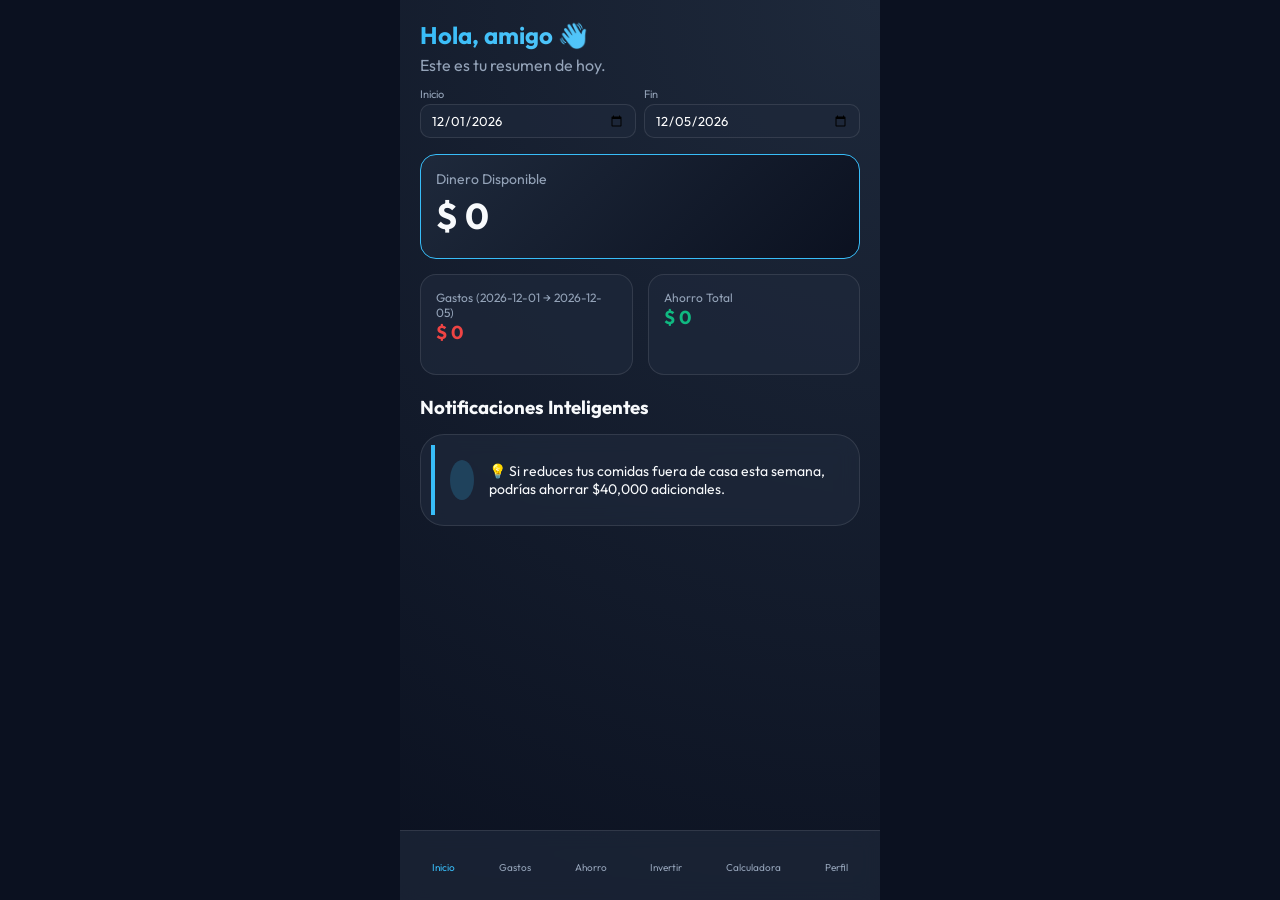
==== app.html @ 67e3122a "unit" ====
<!DOCTYPE html>
<html lang="es">

<head>
    <meta charset="UTF-8">
    <meta name="viewport" content="width=device-width, initial-scale=1.0, maximum-scale=1.0, user-scalable=no">
    <title>KASH - Prototipo</title>
    <link rel="stylesheet" href="style.css">
    <script src="https://unpkg.com/lucide@latest"></script>
</head>

<body>
    <div id="app">
        <!-- 1. INICIO -->
        <section id="screen-inicio" class="screen active">
            <h1 style="font-size: 24px; margin-bottom: 5px;">Hola, <span id="home-username">amigo</span> 👋</h1>
            <p style="color: var(--text-secondary); margin-bottom: 12px;">Este es tu resumen de hoy.</p>

            <!-- Filtro de Fecha -->
            <div style="display: flex; gap: 8px; margin-bottom: 16px; align-items: center; flex-wrap: wrap;">
                <div style="display: flex; flex-direction: column; gap: 3px; flex: 1;">
                    <label style="font-size: 11px; color: var(--text-secondary);">Inicio</label>
                    <input type="date" id="date-from" oninput="applyDateRangeFilter()" style="padding: 7px 10px; border-radius: 10px; border: 1px solid var(--glass-border); background: var(--glass-bg); color: white; font-size: 13px; width: 100%; font-family: 'Outfit', sans-serif;">
                </div>
                <div style="display: flex; flex-direction: column; gap: 3px; flex: 1;">
                    <label style="font-size: 11px; color: var(--text-secondary);">Fin</label>
                    <input type="date" id="date-to" oninput="applyDateRangeFilter()" style="padding: 7px 10px; border-radius: 10px; border: 1px solid var(--glass-border); background: var(--glass-bg); color: white; font-size: 13px; width: 100%; font-family: 'Outfit', sans-serif;">
                </div>
            </div>

            <div class="summary-grid">
                <div class="summary-card primary">
                    <p
                        style="color: var(--text-secondary); font-size: 14px; display: flex; justify-content: space-between; align-items: center;">
                        Dinero Disponible
                        <span>
                            <button onclick="editBalance()"
                                style="background: none; border: none; color: var(--text-secondary); cursor: pointer; margin-right: 5px;"
                                title="Editar Saldo"><i data-lucide="edit-2"
                                    style="width: 16px; height: 16px;"></i></button>
                            <button onclick="addIncome()"
                                style="background: none; border: none; color: var(--accent-blue); cursor: pointer;"
                                title="Agregar Ingreso"><i data-lucide="plus-circle"
                                    style="width: 16px; height: 16px;"></i></button>
                        </span>
                    </p>
                    <h2 id="home-balance" style="font-size: 36px; margin: 5px 0;">$0</h2>
                </div>
                <div class="summary-card">
                    <p id="home-expenses-label" style="color: var(--text-secondary); font-size: 12px;">Gastos (Hoy)</p>
                    <h3 id="home-expenses" style="color: var(--danger);">$0</h3>
                </div>
                <div class="summary-card">
                    <p
                        style="color: var(--text-secondary); font-size: 12px; display: flex; justify-content: space-between; align-items: center;">
                        Ahorro Total
                        <button onclick="addSavings()"
                            style="background: none; border: none; color: var(--safe); cursor: pointer;"
                            title="Agregar Ahorro"><i data-lucide="plus-circle"
                                style="width: 16px; height: 16px;"></i></button>
                    </p>
                    <h3 id="home-savings" style="color: var(--safe);">$0</h3>
                </div>
            </div>

            <h3>Notificaciones Inteligentes</h3>
            <div class="card" id="smart-notifications" style="padding: 10px;">
                <!-- Dinámico -->
            </div>
        </section>


        <!-- 2. GASTOS -->
        <section id="screen-gastos" class="screen">
            <h1>Tus Gastos</h1>

            <button class="btn"
                style="background: rgba(239, 68, 68, 0.2); color: var(--danger); border: 1px solid rgba(239, 68, 68, 0.5); margin-bottom: 20px;"
                onclick="toggleModal('expense-modal', true)">
                <i data-lucide="minus-circle" style="vertical-align: middle; margin-right: 5px;"></i> Registrar Gasto
            </button>

            <div class="card" style="margin-bottom: 10px;">
                <div style="display: flex; justify-content: space-between; align-items: center;">
                    <p style="color: var(--text-secondary);">Total este mes</p>
                    <span id="expense-trend"
                        style="font-size: 12px; padding: 4px 8px; border-radius: 12px; background: rgba(16, 185, 129, 0.2); color: var(--safe);">
                        📉 15% menos
                    </span>
                </div>
                <h2 id="gastos-total" style="font-size: 32px; margin: 10px 0;">$0</h2>

                <!-- Gráfica CSS -->
                <div class="chart-container" id="expense-chart">
                    <!-- Barras dinámicas -->
                </div>
            </div>

            <div class="card" id="expense-recommendation"
                style="background: rgba(245, 158, 11, 0.1); border-color: rgba(245, 158, 11, 0.3);">
                <!-- Recomendación dinámica -->
            </div>

            <h3 style="margin-top: 20px;">Últimos Movimientos</h3>
            <div id="expenses-list">
                <!-- Dinámico -->
            </div>
        </section>

        <!-- 3. AHORRO -->
        <section id="screen-ahorro" class="screen">
            <h1>Ahorro y Metas</h1>

            <h3>Mis Metas</h3>
            <div style="text-align: center; margin-bottom: 15px;">
                <button class="btn" style="background: rgba(56, 189, 248, 0.2); color: var(--accent-blue); border: 1px solid var(--accent-blue);"
                    onclick="addGoal()">
                    <i data-lucide="plus" style="vertical-align: middle; margin-right: 5px;"></i> Agregar Meta
                </button>
            </div>
            <div id="goals-container">
                <!-- Dinámico -->
            </div>
            <div id="savings-list" style="margin-top: 15px;"></div>

            <h3>Retos Activos</h3>
            <div class="card" style="border-left: 4px solid var(--warning);">
                <h4>☕ Reto sin café (Semana 2)</h4>
                <p style="font-size: 14px; color: var(--text-secondary);">Ahorro estimado: $35,000</p>
            </div>

            <h3>Vision Board</h3>
            <div class="vision-board">
                <div class="vision-item"><img src="assets/vision1.png" alt="Dream 1"></div>
                <div class="vision-item"><img src="assets/vision2.png" alt="Dream 2"></div>
                <div class="vision-item"><img src="assets/vision3.png" alt="Dream 3"></div>
                <div class="vision-item"><img src="assets/vision4.png" alt="Dream 4"></div>
            </div>
        </section>

        <!-- 4. INVERSIÓN (Aprender/Invertir) -->
        <section id="screen-inversion" class="screen">
            <h1>Invertir</h1>

            <div class="card"
                style="background: linear-gradient(135deg, rgba(16, 185, 129, 0.1), var(--glass-bg)); border-color: var(--safe);">
                <p style="color: var(--text-secondary);">Portafolio Ficticio</p>
                <h2 id="inv-portfolio" style="font-size: 36px; margin: 5px 0;">$500.000</h2>
                <p style="color: var(--safe); font-size: 14px;">+ 5.2% histórico</p>
                <div id="investments-list" style="margin-top: 10px;"></div>
            </div>

            <h3>Simulador de Mercado</h3>
            <div class="card">
                <div style="display: flex; justify-content: space-between; align-items: center; margin-bottom: 15px;">
                    <div>
                        <h4>S&P 500 (Simulado)</h4>
                        <p style="font-size: 12px; color: var(--text-secondary);">Riesgo: Medio</p>
                    </div>
                    <button class="btn btn-primary" style="width: auto; padding: 8px 16px;"
                        onclick="simulateInvest('S&P 500')">Invertir</button>
                </div>
                <div style="display: flex; justify-content: space-between; align-items: center;">
                    <div>
                        <h4>CDT Estudiantil</h4>
                        <p style="font-size: 12px; color: var(--text-secondary);">Riesgo: Bajo</p>
                    </div>
                    <button class="btn btn-primary" style="width: auto; padding: 8px 16px;"
                        onclick="simulateInvest('CDT Estudiantil')">Invertir</button>
                </div>
            </div>

            <h3>KASH Edu (Tips)</h3>
            <div class="card" style="padding: 0; overflow: hidden;">
                <div style="padding: 20px; background: rgba(56, 189, 248, 0.1);">
                    <h4>💡 Tip del día</h4>
                    <p style="font-size: 14px; margin-top: 10px;">El interés compuesto es tu mejor amigo. Si inviertes
                        $50,000 mensuales a un 10% anual, en 5 años tendrás más del 20% en solo ganancias.</p>
                </div>
            </div>
        </section>

        <!-- 5. CALCULADORA -->
        <section id="screen-calculadora" class="screen">
            <h1>Calculadora de Ahorro</h1>

            <div class="card">
                <h3>Calculadora de Ahorro</h3>
                <div style="display: flex; gap: 10px; margin-bottom: 10px;">
                    <input type="number" id="calc-amount" placeholder="Monto mensual"
                        style="width: 100%; padding: 10px; border-radius: 8px; border: 1px solid var(--glass-border); background: rgba(255,255,255,0.05); color: white;">
                    <input type="number" id="calc-months" placeholder="Meses"
                        style="width: 80px; padding: 10px; border-radius: 8px; border: 1px solid var(--glass-border); background: rgba(255,255,255,0.05); color: white;">
                </div>
                <button class="btn btn-primary" style="padding: 10px;" onclick="calculateSavings()">Simular</button>
                <p id="calc-result"
                    style="margin-top: 10px; text-align: center; color: var(--accent-blue); font-weight: bold;"></p>
            </div>

            <h3>Escenarios Populares</h3>
            <div class="card">
                <div style="margin-bottom: 15px;">
                    <h4 style="margin-bottom: 10px;">💻 Para un Laptop</h4>
                    <p style="font-size: 14px; color: var(--text-secondary); margin-bottom: 10px;">Meta: $3,000,000</p>
                    <button class="btn" style="background: rgba(56, 189, 248, 0.2); color: var(--accent-blue); border: 1px solid var(--accent-blue); width: 100%;"
                        onclick="simulateScenario(3000000, 'laptop')">Ver Plan</button>
                </div>
                <div style="margin-bottom: 15px;">
                    <h4 style="margin-bottom: 10px;">✈️ Para un Viaje</h4>
                    <p style="font-size: 14px; color: var(--text-secondary); margin-bottom: 10px;">Meta: $5,000,000</p>
                    <button class="btn" style="background: rgba(56, 189, 248, 0.2); color: var(--accent-blue); border: 1px solid var(--accent-blue); width: 100%;"
                        onclick="simulateScenario(5000000, 'viaje')">Ver Plan</button>
                </div>
                <div>
                    <h4 style="margin-bottom: 10px;">🎓 Para Semestre</h4>
                    <p style="font-size: 14px; color: var(--text-secondary); margin-bottom: 10px;">Meta: $2,000,000</p>
                    <button class="btn" style="background: rgba(56, 189, 248, 0.2); color: var(--accent-blue); border: 1px solid var(--accent-blue); width: 100%;"
                        onclick="simulateScenario(2000000, 'semestre')">Ver Plan</button>
                </div>
            </div>

            <div id="scenario-result" style="margin-top: 15px;">
                <!-- Resultados del escenario -->
            </div>
        </section>

        <!-- 6. PERFIL -->
        <section id="screen-perfil" class="screen">
            <div style="text-align: center; margin-bottom: 30px;">
                <div
                    style="width: 100px; height: 100px; border-radius: 50%; background: var(--secondary-bg); margin: 0 auto 15px; border: 3px solid var(--accent-blue); overflow: hidden;">
                    <img id="profile-avatar" src="https://api.dicebear.com/7.x/avataaars/svg?seed=Alex" alt="Avatar"
                        style="width: 100%; height: 100%;">
                </div>
                <h2 id="profile-name">Alex Estudiante</h2>
                <p id="profile-level" style="color: var(--text-secondary);">Nivel 1: Novato</p>

                <div class="progress-container" style="width: 200px; margin: 10px auto;">
                    <div id="profile-progress" class="progress-bar" style="width: 0%;"></div>
                </div>
                <p id="profile-xp" style="font-size: 12px; color: var(--text-secondary);">0 / 500 XP</p>
            </div>

            <h3>Mis Logros</h3>
            <div class="card">
                <div class="badges-grid" id="badges-container">
                    <!-- Dinámico -->
                </div>
            </div>

            <div style="text-align: center; margin-top: 20px;">
                <button class="btn" style="background: rgba(239, 68, 68, 0.2); color: var(--danger); border: 1px solid var(--danger); margin-bottom: 10px; width: 100%;"
                    onclick="clearAllData()">
                    <i data-lucide="trash-2" style="vertical-align: middle; margin-right: 5px;"></i> Limpiar Todos los Datos
                </button>
                <button class="btn" style="background: var(--secondary-bg); color: var(--danger);"
                    onclick="localStorage.removeItem('kash_active_user'); window.location.href='index.html'">Cerrar
                    Sesión</button>
            </div>
        </section>

        <!-- Menú Inferior -->
        <nav class="bottom-nav">
            <div class="nav-item active" onclick="switchScreen('inicio')">
                <i data-lucide="home"></i>
                <span>Inicio</span>
            </div>
            <div class="nav-item" onclick="switchScreen('gastos')">
                <i data-lucide="pie-chart"></i>
                <span>Gastos</span>
            </div>
            <div class="nav-item" onclick="switchScreen('ahorro')">
                <i data-lucide="target"></i>
                <span>Ahorro</span>
            </div>
            <div class="nav-item" onclick="switchScreen('inversion')">
                <i data-lucide="trending-up"></i>
                <span>Invertir</span>
            </div>
            <div class="nav-item" onclick="switchScreen('calculadora')">
                <i data-lucide="calculator"></i>
                <span>Calculadora</span>
            </div>
            <div class="nav-item" onclick="switchScreen('perfil')">
                <i data-lucide="user"></i>
                <span>Perfil</span>
            </div>
        </nav>

        <!-- Modal Agregar Gasto -->
        <div class="modal-overlay" id="expense-modal">
            <div class="modal-content">
                <h3 style="margin-bottom: 20px;">Agregar Gasto</h3>
                <div class="input-group">
                    <label>Categoría</label>
                    <select id="exp-category">
                        <option value="Comida">🍔 Comida</option>
                        <option value="Transporte">🚗 Transporte</option>
                        <option value="Salidas">🎉 Salidas</option>
                        <option value="Compras">🛍️ Compras</option>
                        <option value="Otros">📦 Otros</option>
                    </select>
                </div>
                <div class="input-group">
                    <label>Monto (COP)</label>
                    <input type="number" id="exp-amount" placeholder="Ej. 15000">
                </div>
                <div style="display: flex; gap: 10px; margin-top: 20px;">
                    <button class="btn" style="background: #334155;"
                        onclick="toggleModal('expense-modal', false)">Cancelar</button>
                    <button class="btn btn-primary" onclick="addExpense()">Guardar</button>
                </div>
            </div>
        </div>
    </div>

    <script src="app.js"></script>
    <script>
        lucide.createIcons();
    </script>
</body>

</html>
---- style.css ----
@import url('https://fonts.googleapis.com/css2?family=Outfit:wght@300;400;600;700&display=swap');

:root {
    --primary-bg: #0B1120;
    --secondary-bg: #1E293B;
    --accent-blue: #38BDF8;
    --light-blue: #7DD3FC;
    --text-primary: #F8FAFC;
    --text-secondary: #94A3B8;
    --glass-bg: rgba(30, 41, 59, 0.7);
    --glass-border: rgba(255, 255, 255, 0.1);
    --safe: #10B981;
    --danger: #EF4444;
    --warning: #F59E0B;
}

* {
    margin: 0;
    padding: 0;
    box-sizing: border-box;
    -webkit-tap-highlight-color: transparent;
}

body {
    font-family: 'Outfit', sans-serif;
    background-color: var(--primary-bg);
    color: var(--text-primary);
    overflow: hidden;
    height: 100vh;
    width: 100vw;
}

#app {
    position: relative;
    height: 100vh;
    width: 100%;
    max-width: 480px;
    margin: 0 auto;
    display: flex;
    flex-direction: column;
    background: radial-gradient(circle at top right, #1e293b, #0b1120);
    overflow: hidden;
}

.bottom-nav {
    position: fixed;
    bottom: 0;
    left: 50%;
    transform: translateX(-50%);
    width: 100%;
    max-width: 480px;
    height: 70px;
    background: var(--glass-bg);
    backdrop-filter: blur(10px);
    border-top: 1px solid var(--glass-border);
    display: flex;
    justify-content: space-around;
    align-items: center;
    padding: 0 10px;
    z-index: 100;
}

.nav-item {
    display: flex;
    flex-direction: column;
    align-items: center;
    color: var(--text-secondary);
    font-size: 10px;
    cursor: pointer;
    transition: all 0.3s ease;
}

.nav-item.active {
    color: var(--accent-blue);
}

.nav-item i {
    font-size: 20px;
    margin-bottom: 4px;
}

.screen {
    flex: 1;
    min-height: 0;
    overflow-y: auto;
    padding: 20px;
    padding-bottom: 90px;
    display: none;
    animation: fadeIn 0.4s ease-out;
}

.screen.active {
    display: block;
}

@keyframes fadeIn {
    from {
        opacity: 0;
        transform: translateY(10px);
    }

    to {
        opacity: 1;
        transform: translateY(0);
    }
}

h1 {
    font-size: 28px;
    font-weight: 700;
    margin-bottom: 20px;
    background: linear-gradient(to right, var(--accent-blue), var(--light-blue));
    -webkit-background-clip: text;
    -webkit-text-fill-color: transparent;
}

h2,
h3 {
    margin-bottom: 15px;
}

.card {
    background: var(--glass-bg);
    backdrop-filter: blur(10px);
    border: 1px solid var(--glass-border);
    border-radius: 24px;
    padding: 20px;
    margin-bottom: 20px;
}

.input-group {
    margin-bottom: 15px;
}

.input-group label {
    display: block;
    font-size: 14px;
    color: var(--text-secondary);
    margin-bottom: 8px;
}

.input-group input,
.input-group select {
    width: 100%;
    padding: 12px 16px;
    background: rgba(255, 255, 255, 0.05);
    border: 1px solid var(--glass-border);
    border-radius: 12px;
    color: white;
    font-size: 16px;
    outline: none;
}

.btn {
    display: inline-flex;
    justify-content: center;
    align-items: center;
    width: auto;
    min-width: 150px;
    padding: 12px 24px;
    border-radius: 12px;
    border: none;
    font-weight: 600;
    font-size: 16px;
    cursor: pointer;
    transition: transform 0.2s;
    text-align: center;
}

.btn:active {
    transform: scale(0.98);
}

.btn-primary {
    background: linear-gradient(135deg, var(--accent-blue), var(--light-blue));
    color: var(--primary-bg);
}

/* Notifications */
.notification {
    display: flex;
    align-items: center;
    gap: 15px;
    padding: 15px;
    border-left: 4px solid var(--accent-blue);
}

.notification-icon {
    width: 40px;
    height: 40px;
    border-radius: 50%;
    background: rgba(56, 189, 248, 0.2);
    display: flex;
    align-items: center;
    justify-content: center;
    color: var(--accent-blue);
}

/* Progress Bars */
.progress-container {
    height: 8px;
    background: rgba(255, 255, 255, 0.1);
    border-radius: 4px;
    margin-top: 10px;
    overflow: hidden;
}

.progress-bar {
    height: 100%;
    background: var(--accent-blue);
    border-radius: 4px;
    transition: width 0.5s ease;
}

/* Charts (Simple CSS Bars) */
.chart-container {
    display: flex;
    align-items: flex-end;
    gap: 10px;
    height: 150px;
    padding-top: 20px;
    margin-bottom: 10px;
}

.chart-bar-wrapper {
    flex: 1;
    display: flex;
    flex-direction: column;
    align-items: center;
    justify-content: flex-end;
    height: 100%;
}

.chart-bar {
    width: 100%;
    background: var(--accent-blue);
    border-radius: 8px 8px 0 0;
    transition: height 0.5s ease;
}

.chart-label {
    font-size: 12px;
    color: var(--text-secondary);
    margin-top: 5px;
}

/* Badges / Achievements */
.badges-grid {
    display: grid;
    grid-template-columns: repeat(3, 1fr);
    gap: 15px;
}

.badge {
    display: flex;
    flex-direction: column;
    align-items: center;
    text-align: center;
    opacity: 0.4;
    transition: opacity 0.3s;
}

.badge.unlocked {
    opacity: 1;
}

.badge-icon {
    width: 60px;
    height: 60px;
    border-radius: 50%;
    background: var(--secondary-bg);
    border: 2px solid var(--glass-border);
    display: flex;
    align-items: center;
    justify-content: center;
    margin-bottom: 8px;
    font-size: 24px;
}

.badge.unlocked .badge-icon {
    border-color: var(--accent-blue);
    background: linear-gradient(135deg, rgba(56, 189, 248, 0.2), rgba(125, 211, 252, 0.1));
    box-shadow: 0 0 15px rgba(56, 189, 248, 0.3);
}

.badge-title {
    font-size: 12px;
    font-weight: 600;
}

/* Vision Board */
.vision-board {
    display: grid;
    grid-template-columns: repeat(2, 1fr);
    gap: 10px;
}

.vision-item {
    aspect-ratio: 1;
    border-radius: 12px;
    overflow: hidden;
    background: #333;
}

.vision-item img {
    width: 100%;
    height: 100%;
    object-fit: cover;
}

/* Quick Summary Cards */
.summary-grid {
    display: grid;
    grid-template-columns: 1fr 1fr;
    gap: 15px;
    margin-bottom: 20px;
}

.summary-card {
    background: var(--glass-bg);
    border-radius: 16px;
    padding: 15px;
    border: 1px solid var(--glass-border);
}

.summary-card.primary {
    grid-column: span 2;
    background: linear-gradient(135deg, var(--secondary-bg), var(--primary-bg));
    border-color: var(--accent-blue);
}

/* Floating Action Button (FAB) */
.fab {
    position: fixed;
    bottom: 90px;
    right: 20px;
    width: 60px;
    height: 60px;
    border-radius: 50%;
    background: var(--accent-blue);
    color: var(--primary-bg);
    display: flex;
    align-items: center;
    justify-content: center;
    font-size: 24px;
    box-shadow: 0 4px 15px rgba(56, 189, 248, 0.4);
    cursor: pointer;
    border: none;
    z-index: 90;
    transition: transform 0.2s;
}

.fab:active {
    transform: scale(0.9);
}

/* Modal */
.modal-overlay {
    position: fixed;
    top: 0;
    left: 0;
    width: 100%;
    height: 100%;
    background: rgba(11, 17, 32, 0.8);
    backdrop-filter: blur(5px);
    display: none;
    z-index: 150;
    align-items: center;
    justify-content: center;
}

.modal-content {
    background: var(--secondary-bg);
    border: 1px solid var(--glass-border);
    border-radius: 24px;
    padding: 24px;
    width: 90%;
    max-width: 400px;
}

/* Filtros de fecha */
.filter-btn {
    flex-shrink: 0;
    padding: 6px 14px;
    border-radius: 20px;
    border: 1px solid var(--glass-border);
    background: var(--glass-bg);
    color: var(--text-secondary);
    font-size: 13px;
    font-family: 'Outfit', sans-serif;
    cursor: pointer;
    transition: all 0.2s ease;
    white-space: nowrap;
}

.filter-btn.active {
    background: var(--accent-blue);
    color: var(--primary-bg);
    border-color: var(--accent-blue);
    font-weight: 600;
}

.filter-btn:hover:not(.active) {
    border-color: var(--accent-blue);
    color: var(--accent-blue);
}
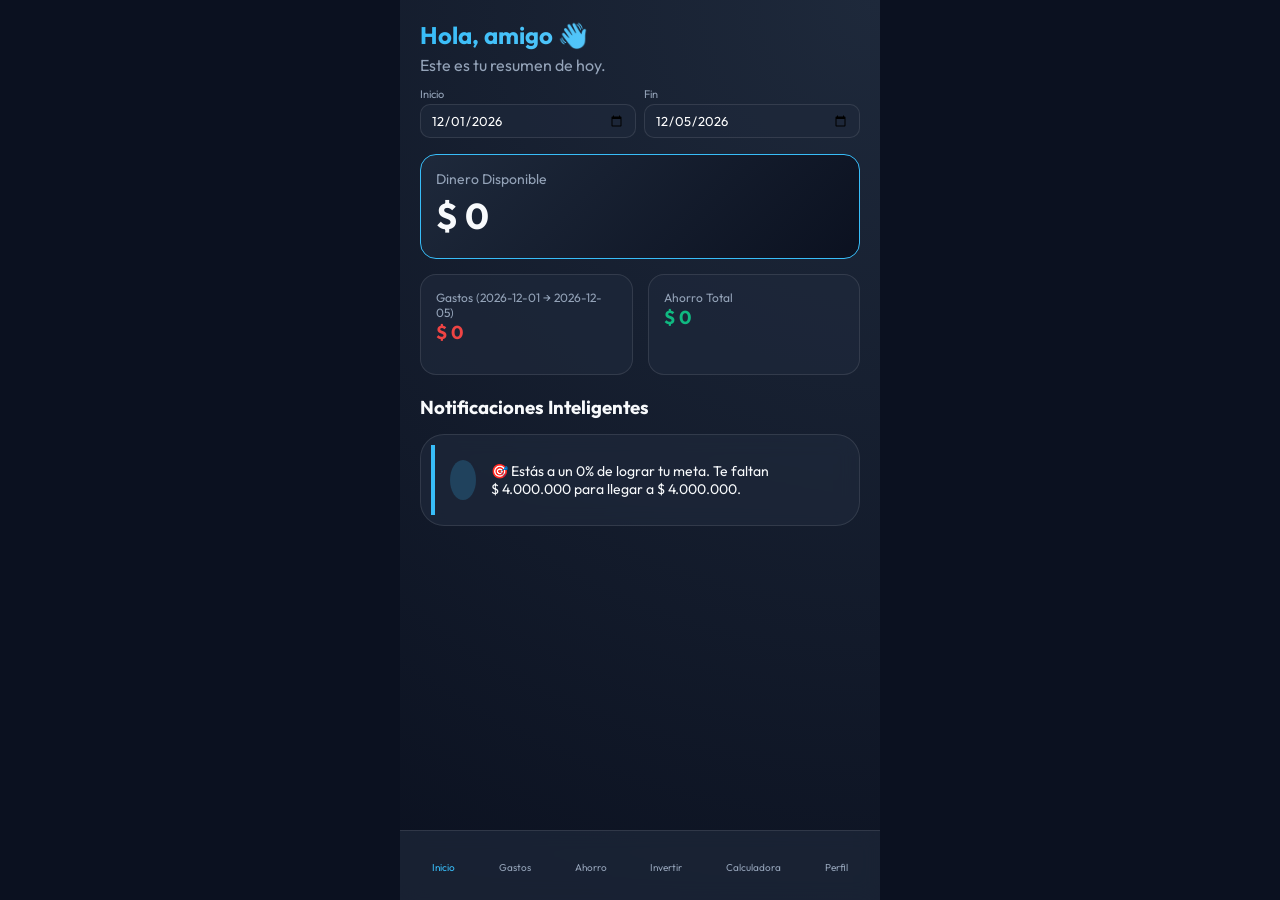
==== commit 9fb24193: "unit" ====
--- a/app.html
+++ b/app.html
@@ -196,32 +196,6 @@
                 <p id="calc-result"
                     style="margin-top: 10px; text-align: center; color: var(--accent-blue); font-weight: bold;"></p>
             </div>
-
-            <h3>Escenarios Populares</h3>
-            <div class="card">
-                <div style="margin-bottom: 15px;">
-                    <h4 style="margin-bottom: 10px;">💻 Para un Laptop</h4>
-                    <p style="font-size: 14px; color: var(--text-secondary); margin-bottom: 10px;">Meta: $3,000,000</p>
-                    <button class="btn" style="background: rgba(56, 189, 248, 0.2); color: var(--accent-blue); border: 1px solid var(--accent-blue); width: 100%;"
-                        onclick="simulateScenario(3000000, 'laptop')">Ver Plan</button>
-                </div>
-                <div style="margin-bottom: 15px;">
-                    <h4 style="margin-bottom: 10px;">✈️ Para un Viaje</h4>
-                    <p style="font-size: 14px; color: var(--text-secondary); margin-bottom: 10px;">Meta: $5,000,000</p>
-                    <button class="btn" style="background: rgba(56, 189, 248, 0.2); color: var(--accent-blue); border: 1px solid var(--accent-blue); width: 100%;"
-                        onclick="simulateScenario(5000000, 'viaje')">Ver Plan</button>
-                </div>
-                <div>
-                    <h4 style="margin-bottom: 10px;">🎓 Para Semestre</h4>
-                    <p style="font-size: 14px; color: var(--text-secondary); margin-bottom: 10px;">Meta: $2,000,000</p>
-                    <button class="btn" style="background: rgba(56, 189, 248, 0.2); color: var(--accent-blue); border: 1px solid var(--accent-blue); width: 100%;"
-                        onclick="simulateScenario(2000000, 'semestre')">Ver Plan</button>
-                </div>
-            </div>
-
-            <div id="scenario-result" style="margin-top: 15px;">
-                <!-- Resultados del escenario -->
-            </div>
         </section>
 
         <!-- 6. PERFIL -->
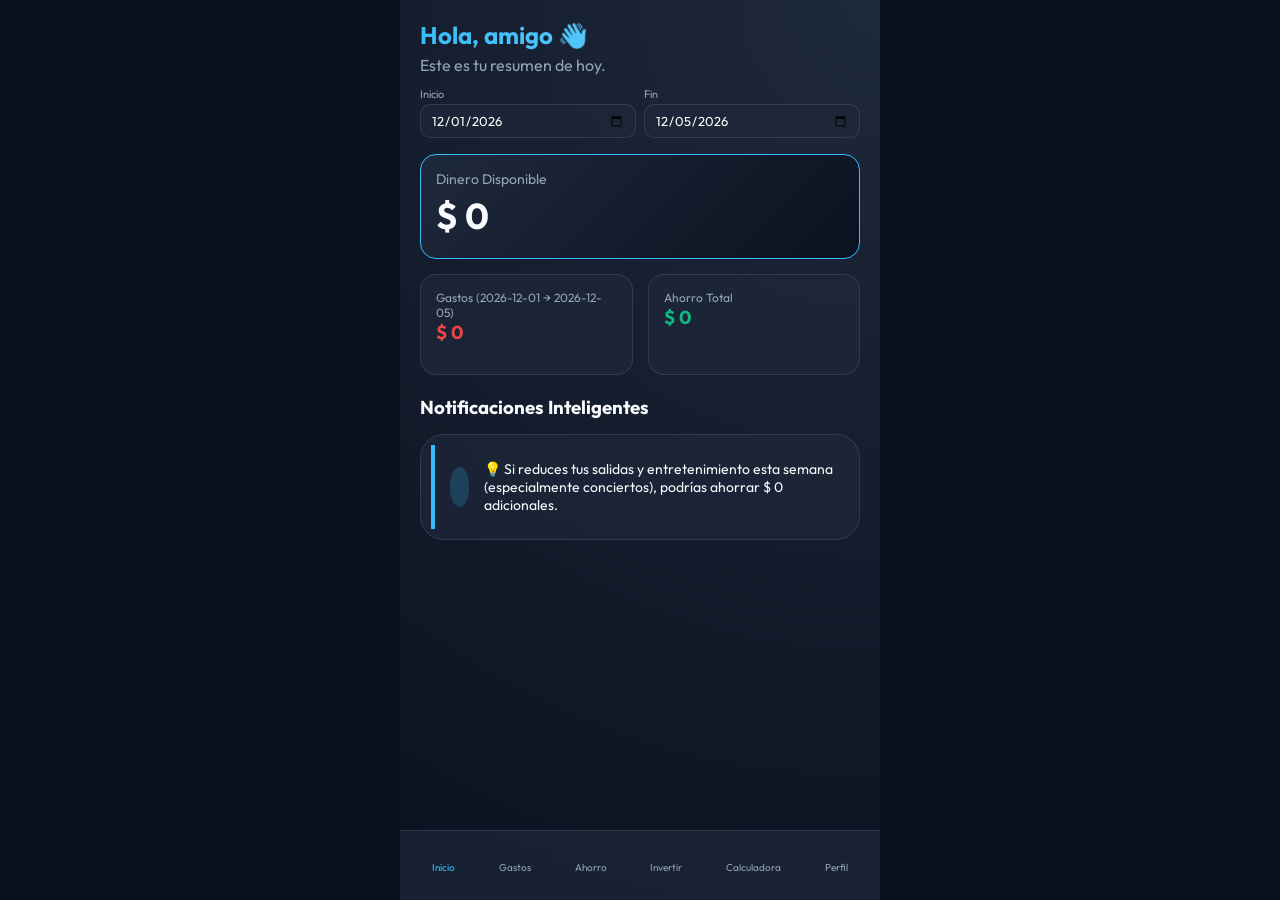
==== commit cd6adf74: "unit" ====
--- a/app.html
+++ b/app.html
@@ -123,18 +123,24 @@
             </div>
             <div id="savings-list" style="margin-top: 15px;"></div>
 
-            <h3>Retos Activos</h3>
-            <div class="card" style="border-left: 4px solid var(--warning);">
-                <h4>☕ Reto sin café (Semana 2)</h4>
-                <p style="font-size: 14px; color: var(--text-secondary);">Ahorro estimado: $35,000</p>
-            </div>
-
             <h3>Vision Board</h3>
             <div class="vision-board">
-                <div class="vision-item"><img src="assets/vision1.png" alt="Dream 1"></div>
-                <div class="vision-item"><img src="assets/vision2.png" alt="Dream 2"></div>
-                <div class="vision-item"><img src="assets/vision3.png" alt="Dream 3"></div>
-                <div class="vision-item"><img src="assets/vision4.png" alt="Dream 4"></div>
+                <div class="vision-item" style="display: flex; flex-direction: column; align-items: center;">
+                    <img src="assets/vision1.png" alt="Dream 1" style="width: 100%; height: auto; border-radius: 8px;">
+                    <p style="font-size: 11px; color: #ffffff; margin-top: 8px; text-align: center; line-height: 1.3; font-weight: 500;">🎯 Tu esfuerzo hoy es tu éxito mañana</p>
+                </div>
+                <div class="vision-item" style="display: flex; flex-direction: column; align-items: center;">
+                    <img src="assets/vision2.png" alt="Dream 2" style="width: 100%; height: auto; border-radius: 8px;">
+                    <p style="font-size: 11px; color: #ffffff; margin-top: 8px; text-align: center; line-height: 1.3; font-weight: 500;">💰 Cada peso ahorrado te acerca a tus sueños</p>
+                </div>
+                <div class="vision-item" style="display: flex; flex-direction: column; align-items: center;">
+                    <img src="assets/vision3.png" alt="Dream 3" style="width: 100%; height: auto; border-radius: 8px;">
+                    <p style="font-size: 11px; color: #ffffff; margin-top: 8px; text-align: center; line-height: 1.3; font-weight: 500;">🚀 La disciplina es el puente entre metas y logros</p>
+                </div>
+                <div class="vision-item" style="display: flex; flex-direction: column; align-items: center;">
+                    <img src="assets/vision4.png" alt="Dream 4" style="width: 100%; height: auto; border-radius: 8px;">
+                    <p style="font-size: 11px; color: #ffffff; margin-top: 8px; text-align: center; line-height: 1.3; font-weight: 500;">⭐ Tu futuro yo te lo agradecerá</p>
+                </div>
             </div>
         </section>
 
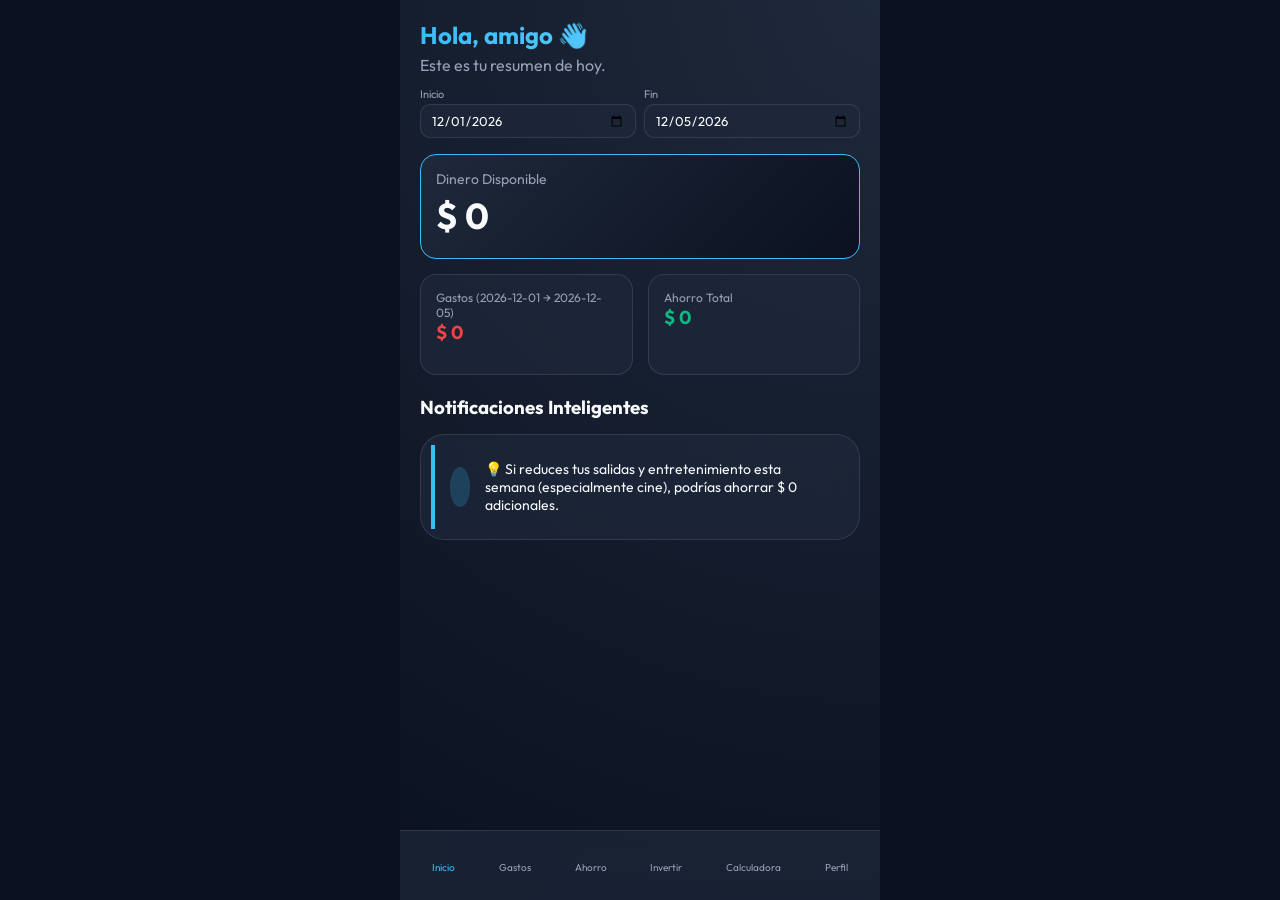
==== commit 09e780bc: "unit" ====
--- a/app.html
+++ b/app.html
@@ -125,21 +125,29 @@
 
             <h3>Vision Board</h3>
             <div class="vision-board">
-                <div class="vision-item" style="display: flex; flex-direction: column; align-items: center;">
-                    <img src="assets/vision1.png" alt="Dream 1" style="width: 100%; height: auto; border-radius: 8px;">
-                    <p style="font-size: 11px; color: #ffffff; margin-top: 8px; text-align: center; line-height: 1.3; font-weight: 500;">🎯 Tu esfuerzo hoy es tu éxito mañana</p>
-                </div>
-                <div class="vision-item" style="display: flex; flex-direction: column; align-items: center;">
-                    <img src="assets/vision2.png" alt="Dream 2" style="width: 100%; height: auto; border-radius: 8px;">
-                    <p style="font-size: 11px; color: #ffffff; margin-top: 8px; text-align: center; line-height: 1.3; font-weight: 500;">💰 Cada peso ahorrado te acerca a tus sueños</p>
-                </div>
-                <div class="vision-item" style="display: flex; flex-direction: column; align-items: center;">
-                    <img src="assets/vision3.png" alt="Dream 3" style="width: 100%; height: auto; border-radius: 8px;">
-                    <p style="font-size: 11px; color: #ffffff; margin-top: 8px; text-align: center; line-height: 1.3; font-weight: 500;">🚀 La disciplina es el puente entre metas y logros</p>
-                </div>
-                <div class="vision-item" style="display: flex; flex-direction: column; align-items: center;">
-                    <img src="assets/vision4.png" alt="Dream 4" style="width: 100%; height: auto; border-radius: 8px;">
-                    <p style="font-size: 11px; color: #ffffff; margin-top: 8px; text-align: center; line-height: 1.3; font-weight: 500;">⭐ Tu futuro yo te lo agradecerá</p>
+                <div class="vision-item">
+                    <div class="vision-image-container">
+                        <img src="assets/vision1.png" alt="Dream 1">
+                    </div>
+                    <p class="vision-caption">🎯 Tu esfuerzo hoy es tu éxito mañana</p>
+                </div>
+                <div class="vision-item">
+                    <div class="vision-image-container">
+                        <img src="assets/vision2.png" alt="Dream 2">
+                    </div>
+                    <p class="vision-caption">💰 Cada peso ahorrado te acerca a tus sueños</p>
+                </div>
+                <div class="vision-item">
+                    <div class="vision-image-container">
+                        <img src="assets/vision3.png" alt="Dream 3">
+                    </div>
+                    <p class="vision-caption">🚀 La disciplina es el puente entre metas y logros</p>
+                </div>
+                <div class="vision-item">
+                    <div class="vision-image-container">
+                        <img src="assets/vision4.png" alt="Dream 4">
+                    </div>
+                    <p class="vision-caption">⭐ Tu futuro yo te lo agradecerá</p>
                 </div>
             </div>
         </section>
--- a/style.css
+++ b/style.css
@@ -292,20 +292,45 @@
 .vision-board {
     display: grid;
     grid-template-columns: repeat(2, 1fr);
-    gap: 10px;
+    gap: 16px;
+    margin-top: 10px;
 }
 
 .vision-item {
+    display: flex;
+    flex-direction: column;
+    gap: 8px;
+    transition: transform 0.3s ease;
+}
+
+.vision-image-container {
     aspect-ratio: 1;
-    border-radius: 12px;
+    border-radius: 16px;
     overflow: hidden;
-    background: #333;
+    background: var(--glass-bg);
+    border: 1px solid var(--glass-border);
+    position: relative;
 }
 
 .vision-item img {
     width: 100%;
     height: 100%;
     object-fit: cover;
+    transition: transform 0.5s ease;
+}
+
+.vision-item:hover img {
+    transform: scale(1.1);
+}
+
+.vision-caption {
+    font-size: 11px;
+    color: var(--text-primary);
+    text-align: center;
+    line-height: 1.4;
+    font-weight: 500;
+    padding: 0 4px;
+    opacity: 0.9;
 }
 
 /* Quick Summary Cards */
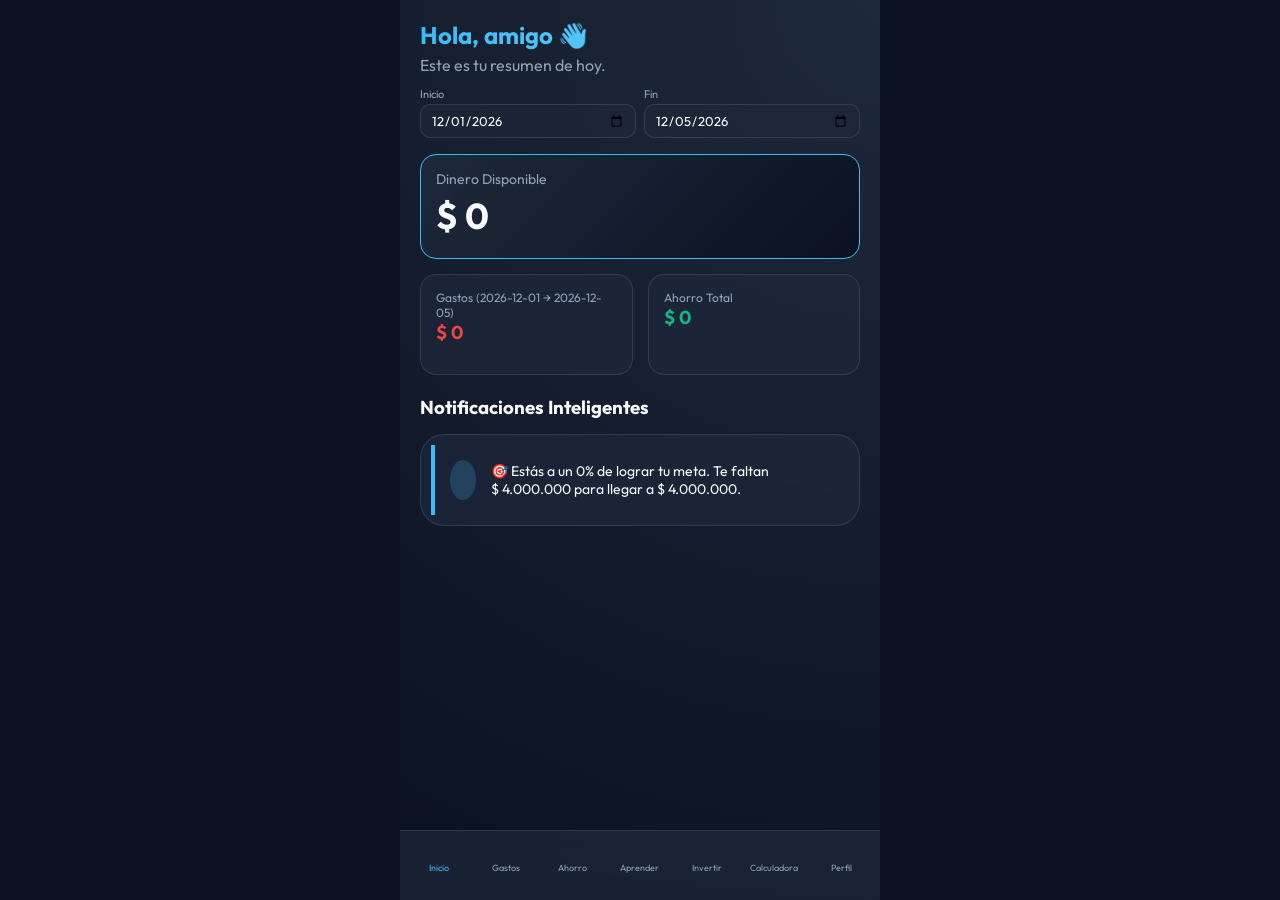
==== commit 909d211c: "unit" ====
--- a/app.html
+++ b/app.html
@@ -212,6 +212,16 @@
             </div>
         </section>
 
+        <!-- 5. APRENDER -->
+        <section id="screen-aprender" class="screen">
+            <h1>Aprender</h1>
+            <p style="color: var(--text-secondary); margin-bottom: 20px;">Domina tus finanzas con estos videos.</p>
+            
+            <div class="video-feed" id="video-feed-container">
+                <!-- Dinámico -->
+            </div>
+        </section>
+
         <!-- 6. PERFIL -->
         <section id="screen-perfil" class="screen">
             <div style="text-align: center; margin-bottom: 30px;">
@@ -260,6 +270,10 @@
             <div class="nav-item" onclick="switchScreen('ahorro')">
                 <i data-lucide="target"></i>
                 <span>Ahorro</span>
+            </div>
+            <div class="nav-item" onclick="switchScreen('aprender')">
+                <i data-lucide="book-open"></i>
+                <span>Aprender</span>
             </div>
             <div class="nav-item" onclick="switchScreen('inversion')">
                 <i data-lucide="trending-up"></i>
--- a/style.css
+++ b/style.css
@@ -54,20 +54,22 @@
     backdrop-filter: blur(10px);
     border-top: 1px solid var(--glass-border);
     display: flex;
-    justify-content: space-around;
-    align-items: center;
-    padding: 0 10px;
+    justify-content: space-between;
+    align-items: center;
+    padding: 0 5px;
     z-index: 100;
 }
 
 .nav-item {
+    flex: 1;
     display: flex;
     flex-direction: column;
     align-items: center;
     color: var(--text-secondary);
-    font-size: 10px;
+    font-size: 9px;
     cursor: pointer;
     transition: all 0.3s ease;
+    padding: 5px 0;
 }
 
 .nav-item.active {
@@ -403,6 +405,56 @@
     max-width: 400px;
 }
 
+/* Aprender Section / Video Feed */
+.video-feed {
+    display: flex;
+    flex-direction: column;
+    gap: 20px;
+}
+
+.video-card {
+    background: var(--glass-bg);
+    border: 1px solid var(--glass-border);
+    border-radius: 20px;
+    overflow: hidden;
+    transition: transform 0.3s ease;
+}
+
+.video-card:active {
+    transform: scale(0.98);
+}
+
+.video-thumbnail {
+    width: 100%;
+    aspect-ratio: 16/9;
+    background: #000;
+    position: relative;
+    border-bottom: 1px solid var(--glass-border);
+}
+
+.video-thumbnail iframe {
+    width: 100%;
+    height: 100%;
+    border: none;
+}
+
+.video-info {
+    padding: 15px;
+}
+
+.video-info h4 {
+    margin: 0 0 5px 0;
+    font-size: 16px;
+    color: var(--text-primary);
+}
+
+.video-info p {
+    font-size: 13px;
+    color: var(--text-secondary);
+    line-height: 1.4;
+}
+
+
 /* Filtros de fecha */
 .filter-btn {
     flex-shrink: 0;
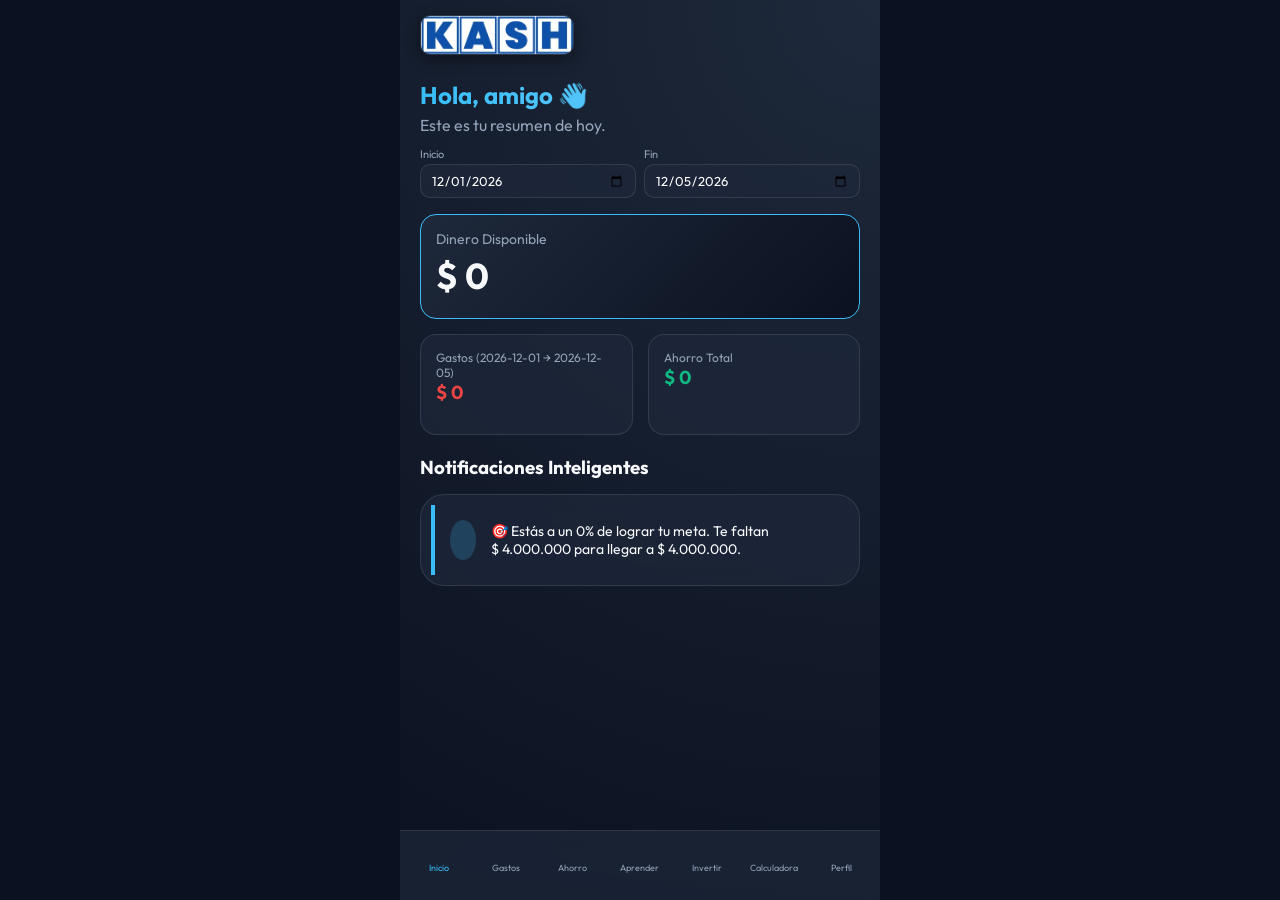
==== commit 71c366dc: "unit" ====
--- a/app.html
+++ b/app.html
@@ -11,6 +11,10 @@
 
 <body>
     <div id="app">
+        <header class="app-header">
+            <img src="img/logo_kash.jpeg" alt="KASH" class="logo-img">
+        </header>
+
         <!-- 1. INICIO -->
         <section id="screen-inicio" class="screen active">
             <h1 style="font-size: 24px; margin-bottom: 5px;">Hola, <span id="home-username">amigo</span> 👋</h1>
--- a/style.css
+++ b/style.css
@@ -42,6 +42,23 @@
     overflow: hidden;
 }
 
+.app-header {
+    padding: 15px 20px 5px;
+    display: flex;
+    align-items: center;
+    background: transparent;
+    z-index: 10;
+}
+
+.logo-img {
+    height: 40px;
+    width: auto;
+    border-radius: 10px;
+    box-shadow: 0 4px 15px rgba(0, 0, 0, 0.4);
+    border: 1px solid var(--glass-border);
+}
+
+
 .bottom-nav {
     position: fixed;
     bottom: 0;
